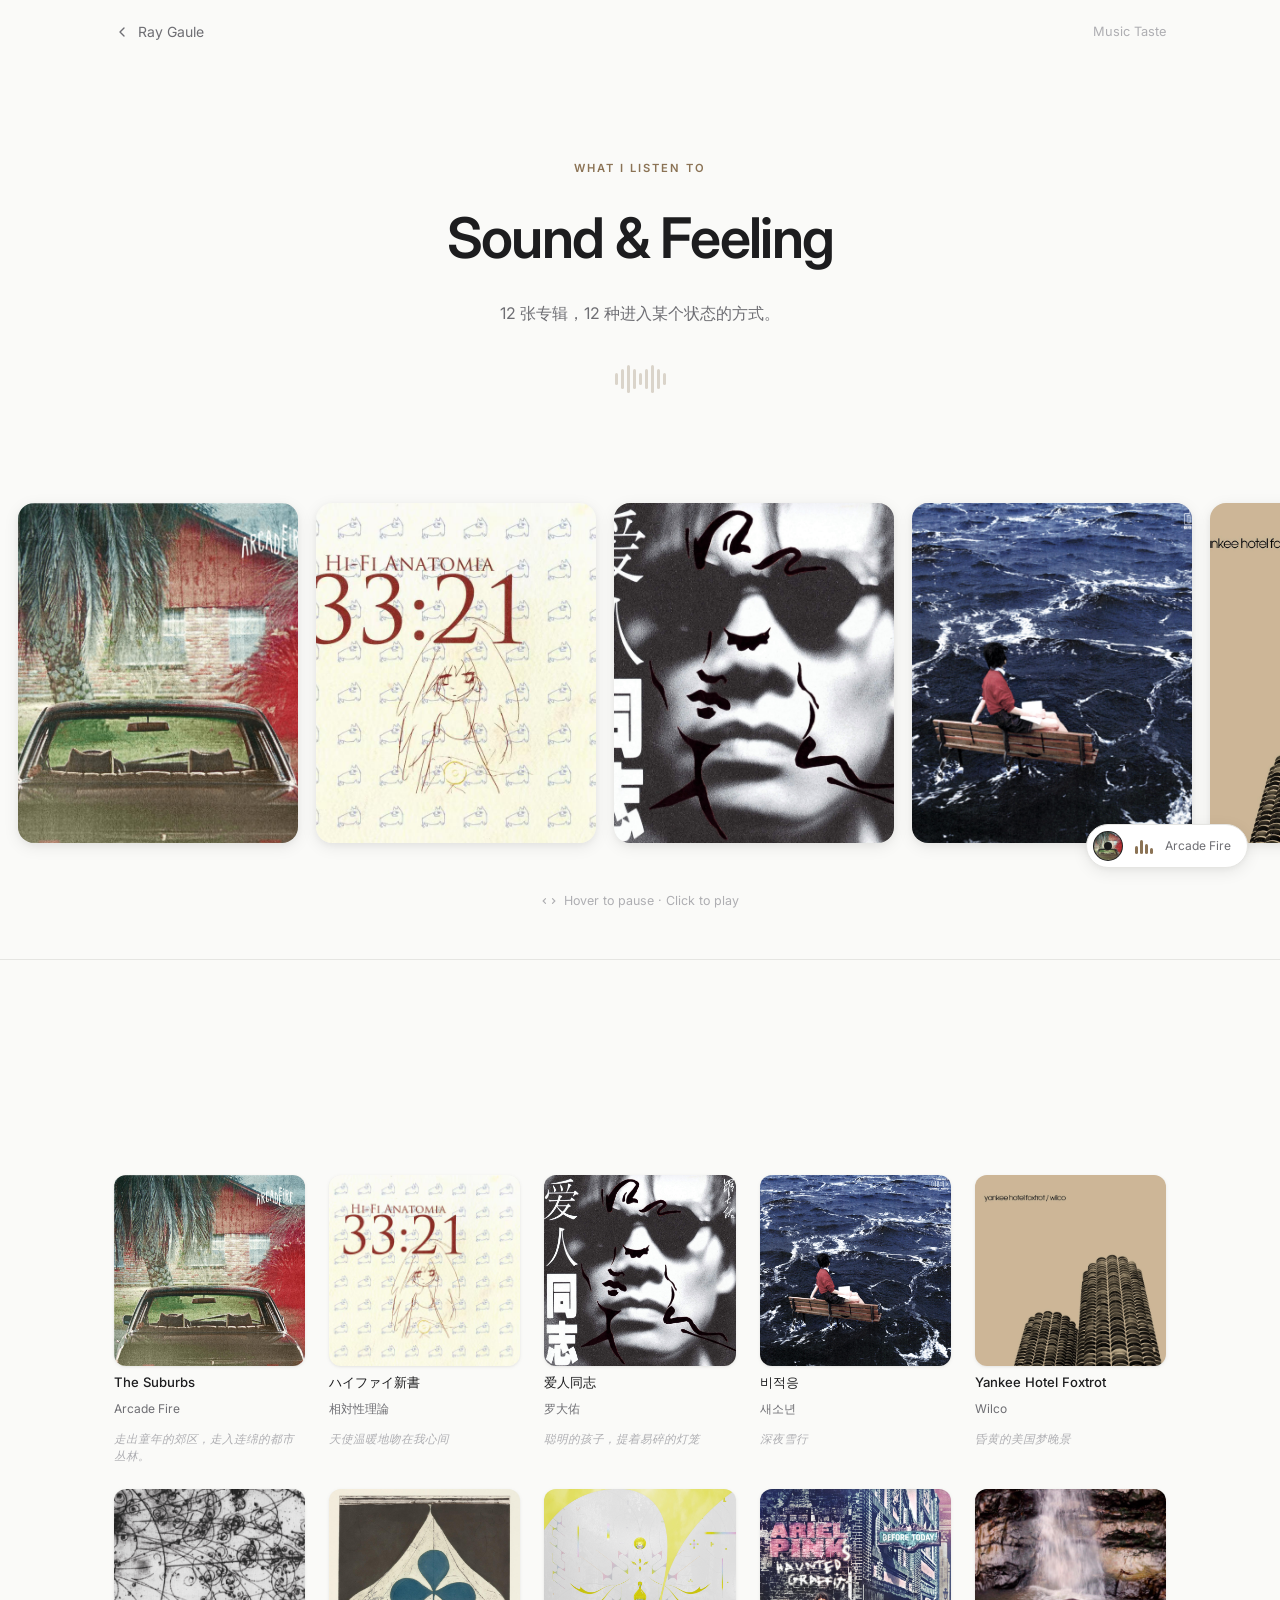
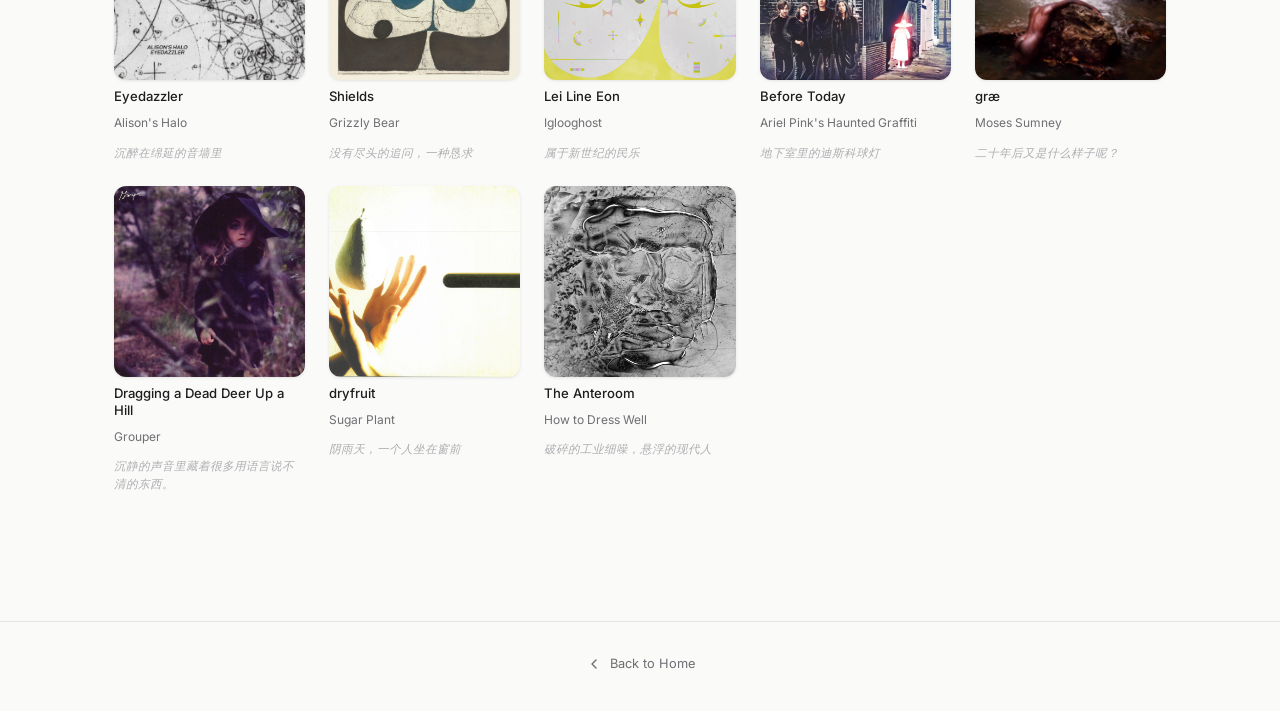
==== music.html @ f87926fa "搭建了基本的网站，包含基本程序员元素和music taste" ====
<!DOCTYPE html>
<html lang="zh-CN">
<head>
  <meta charset="UTF-8">
  <meta name="viewport" content="width=device-width, initial-scale=1.0">
  <title>Music — Ray Gaule</title>
  <link rel="preconnect" href="https://fonts.googleapis.com">
  <link rel="preconnect" href="https://fonts.gstatic.com" crossorigin>
  <link rel="stylesheet" href="css/main.css">
  <link rel="stylesheet" href="css/components.css">
  <link rel="stylesheet" href="css/player.css">
  <link rel="stylesheet" href="css/music.css">
</head>
<body class="music-page">

<!-- ══════════════════════════════════════
     NAV
══════════════════════════════════════ -->
<nav class="nav" role="navigation">
  <div class="container nav__inner">
    <a class="back-link" href="index.html">
      <svg viewBox="0 0 24 24"><polyline points="15,18 9,12 15,6"/></svg>
      Ray Gaule
    </a>
    <span style="font-size:.8rem; color:var(--text-tertiary); pointer-events:none;">
      Music Taste
    </span>
  </div>
</nav>

<!-- ══════════════════════════════════════
     HERO
══════════════════════════════════════ -->
<header class="music-hero">
  <div class="container">
    <div class="music-hero__eyebrow">What I Listen To</div>
    <h1 class="music-hero__title">Sound &amp; Feeling</h1>
    <p class="music-hero__sub">
      12 张专辑，12 种进入某个状态的方式。
    </p>

    <div class="wave-divider" aria-hidden="true"
         style="opacity:.28; margin-top:2rem; justify-content:center;">
      <div class="wave-divider__bar"></div>
      <div class="wave-divider__bar"></div>
      <div class="wave-divider__bar"></div>
      <div class="wave-divider__bar"></div>
      <div class="wave-divider__bar"></div>
      <div class="wave-divider__bar"></div>
      <div class="wave-divider__bar"></div>
      <div class="wave-divider__bar"></div>
      <div class="wave-divider__bar"></div>
    </div>
  </div>
</header>

<!-- ══════════════════════════════════════
     INFINITE CAROUSEL
══════════════════════════════════════ -->
<section class="carousel-section">
  <!-- Full-bleed viewport -->
  <div class="carousel-viewport">
    <div class="carousel-track" id="carouselTrack">
      <!-- 24 cards (12×2) injected by music.js -->
    </div>
  </div>

  <div class="carousel-hint" aria-hidden="true">
    <svg width="14" height="14" viewBox="0 0 24 24" fill="none"
         stroke="currentColor" stroke-width="2" stroke-linecap="round">
      <path d="M18 8L22 12L18 16M6 16L2 12L6 8"/>
    </svg>
    Hover to pause · Click to play
  </div>
</section>

<!-- ══════════════════════════════════════
     FULL ALBUM GRID
══════════════════════════════════════ -->
<section class="album-grid-section">
  <div class="container">
    <div class="section-header reveal">
      <div class="section-eyebrow">Full List</div>
      <h2 class="section-title">All 12 Albums</h2>
    </div>
    <div class="album-grid" id="albumGrid">
      <!-- Filled by music.js -->
    </div>
  </div>
</section>

<!-- ══════════════════════════════════════
     FOOTER
══════════════════════════════════════ -->
<footer class="footer">
  <div class="container">
    <a href="index.html" class="back-link" style="font-size:.8rem;">
      <svg viewBox="0 0 24 24"><polyline points="15,18 9,12 15,6"/></svg>
      Back to Home
    </a>
  </div>
</footer>

<!-- ══════════════════════════════════════
     MINI PLAYER
══════════════════════════════════════ -->
<div id="player" class="player" aria-label="音乐播放器"></div>

<script src="js/player.js"></script>
<script src="js/music.js"></script>
</body>
</html>
---- css/main.css ----
/* ============================================================
   main.css — Design System & Base Styles
   ============================================================ */

@import url('https://fonts.googleapis.com/css2?family=Inter:wght@300;400;500;600&display=swap');

/* ── Design Tokens ───────────────────────────────────────── */
:root {
  /* Colors */
  --bg:            #FAFAF8;
  --bg-elevated:   #FFFFFF;
  --bg-secondary:  #F2F2EF;
  --border:        #E5E5E2;
  --border-light:  #EFEFEC;

  --text-primary:   #1D1D1F;
  --text-secondary: #6E6E73;
  --text-tertiary:  #AEAEB2;

  /* Accent — warm vinyl brown */
  --accent:       #8B7355;
  --accent-light: #F5EFE7;

  /* Typography */
  --font: 'Inter', -apple-system, BlinkMacSystemFont,
          'PingFang SC', 'Hiragino Sans GB', 'Microsoft YaHei', sans-serif;

  /* Spacing scale */
  --s1:  4px;
  --s2:  8px;
  --s3:  12px;
  --s4:  16px;
  --s5:  24px;
  --s6:  32px;
  --s7:  48px;
  --s8:  64px;
  --s9:  96px;
  --s10: 128px;

  /* Radii */
  --r-sm:  8px;
  --r-md:  12px;
  --r-lg:  16px;
  --r-xl:  24px;
  --r-full: 9999px;

  /* Shadows */
  --shadow-xs: 0 1px 2px rgba(0,0,0,.05);
  --shadow-sm: 0 1px 4px rgba(0,0,0,.06), 0 1px 2px rgba(0,0,0,.04);
  --shadow-md: 0 4px 16px rgba(0,0,0,.08), 0 2px 6px rgba(0,0,0,.04);
  --shadow-lg: 0 12px 40px rgba(0,0,0,.10), 0 4px 12px rgba(0,0,0,.05);
  --shadow-xl: 0 24px 64px rgba(0,0,0,.13), 0 8px 24px rgba(0,0,0,.06);

  /* Transitions */
  --t-fast:   150ms ease;
  --t-base:   240ms ease;
  --t-slow:   400ms ease;
  --t-spring: 600ms cubic-bezier(0.16, 1, 0.3, 1);

  /* Layout */
  --max-w:    1100px;
  --nav-h:    64px;
}

/* ── Reset ───────────────────────────────────────────────── */
*, *::before, *::after { box-sizing: border-box; margin: 0; padding: 0; }

html {
  font-size: 16px;
  scroll-behavior: smooth;
  -webkit-font-smoothing: antialiased;
  -moz-osx-font-smoothing: grayscale;
}

body {
  font-family: var(--font);
  background: var(--bg);
  color: var(--text-primary);
  line-height: 1.6;
  overflow-x: hidden;
}

img { display: block; max-width: 100%; }
a   { color: inherit; text-decoration: none; }
ul, ol { list-style: none; }
button { cursor: pointer; border: none; background: none; font: inherit; }

/* ── Typography Scale ────────────────────────────────────── */
.text-xs   { font-size: .75rem;  line-height: 1.4; }
.text-sm   { font-size: .875rem; line-height: 1.5; }
.text-base { font-size: 1rem;    line-height: 1.6; }
.text-lg   { font-size: 1.125rem;line-height: 1.5; }
.text-xl   { font-size: 1.25rem; line-height: 1.4; }
.text-2xl  { font-size: 1.5rem;  line-height: 1.3; }
.text-3xl  { font-size: 1.875rem;line-height: 1.25;}
.text-4xl  { font-size: 2.25rem; line-height: 1.2; }
.text-5xl  { font-size: 3rem;    line-height: 1.1; }
.text-6xl  { font-size: 3.75rem; line-height: 1.05;}

/* ── Layout Utilities ────────────────────────────────────── */
.container {
  width: 100%;
  max-width: var(--max-w);
  margin: 0 auto;
  padding: 0 var(--s5);
}

.section {
  padding: var(--s10) 0;
}

/* ── Navigation ──────────────────────────────────────────── */
.nav {
  position: fixed;
  top: 0; left: 0; right: 0;
  height: var(--nav-h);
  z-index: 100;
  transition: background var(--t-base), border-color var(--t-base), box-shadow var(--t-base);
  background: transparent;
  border-bottom: 1px solid transparent;
}

.nav.scrolled {
  background: rgba(250, 250, 248, 0.85);
  backdrop-filter: blur(20px);
  -webkit-backdrop-filter: blur(20px);
  border-bottom-color: var(--border-light);
  box-shadow: var(--shadow-xs);
}

.nav__inner {
  height: var(--nav-h);
  display: flex;
  align-items: center;
  justify-content: space-between;
}

.nav__logo {
  font-size: .9rem;
  font-weight: 600;
  letter-spacing: -.01em;
  color: var(--text-primary);
  transition: opacity var(--t-fast);
}
.nav__logo:hover { opacity: .65; }

.nav__links {
  display: flex;
  align-items: center;
  gap: var(--s6);
}

.nav__link {
  font-size: .875rem;
  font-weight: 400;
  color: var(--text-secondary);
  transition: color var(--t-fast);
}
.nav__link:hover,
.nav__link.active { color: var(--text-primary); }

/* ── Hero ────────────────────────────────────────────────── */
.hero {
  min-height: 100vh;
  display: flex;
  align-items: center;
  padding-top: var(--nav-h);
}

.hero__inner {
  display: grid;
  grid-template-columns: 1fr 1fr;
  gap: var(--s8);
  align-items: center;
  width: 100%;
}

.hero__label {
  font-size: .75rem;
  font-weight: 500;
  letter-spacing: .12em;
  text-transform: uppercase;
  color: var(--text-tertiary);
  margin-bottom: var(--s4);
}

.hero__greeting {
  font-size: clamp(2.5rem, 5vw, 4rem);
  font-weight: 600;
  letter-spacing: -.03em;
  line-height: 1.1;
  margin-bottom: var(--s3);
}

.hero__name-en  { display: block; color: var(--text-primary); }
.hero__name-zh  {
  display: block;
  font-size: clamp(1.2rem, 2.5vw, 1.8rem);
  font-weight: 300;
  color: var(--text-secondary);
  letter-spacing: .02em;
  margin-top: var(--s2);
}

.hero__tagline {
  font-size: clamp(1rem, 1.8vw, 1.2rem);
  font-weight: 400;
  color: var(--text-secondary);
  margin-top: var(--s5);
  margin-bottom: var(--s7);
  max-width: 400px;
}

.hero__cta {
  display: flex;
  gap: var(--s3);
  flex-wrap: wrap;
}

/* Hero Visual */
.hero__visual {
  display: flex;
  justify-content: center;
  align-items: center;
  position: relative;
}

.hero__avatar-wrap {
  position: relative;
  display: inline-block;
}

.hero__avatar {
  width: 280px;
  height: 280px;
  border-radius: 50%;
  object-fit: cover;
  box-shadow: var(--shadow-lg);
  display: block;
  background: var(--bg-secondary);
}

/* Avatar placeholder (shown when no image) */
.hero__avatar-placeholder {
  width: 280px;
  height: 280px;
  border-radius: 50%;
  background: linear-gradient(135deg, var(--bg-secondary) 0%, var(--border) 100%);
  display: flex;
  align-items: center;
  justify-content: center;
  box-shadow: var(--shadow-lg);
  font-size: 4rem;
  font-weight: 300;
  color: var(--text-tertiary);
  letter-spacing: -.02em;
}

/* Vinyl decoration */
.hero__vinyl {
  position: absolute;
  bottom: -20px;
  right: -30px;
  width: 90px;
  height: 90px;
}

/* ── Section Headers ─────────────────────────────────────── */
.section-header {
  margin-bottom: var(--s8);
}

.section-eyebrow {
  font-size: .7rem;
  font-weight: 600;
  letter-spacing: .15em;
  text-transform: uppercase;
  color: var(--accent);
  margin-bottom: var(--s3);
}

.section-title {
  font-size: clamp(1.5rem, 3vw, 2.25rem);
  font-weight: 600;
  letter-spacing: -.025em;
  color: var(--text-primary);
}

.section-subtitle {
  font-size: 1rem;
  color: var(--text-secondary);
  margin-top: var(--s3);
  max-width: 560px;
}

/* ── About (includes Skills) ─────────────────────────────── */
.about__grid {
  display: grid;
  grid-template-columns: 1fr 2fr;
  gap: var(--s8);
  align-items: start;
}

.about__meta {
  position: sticky;
  top: calc(var(--nav-h) + var(--s6));
}

.about__edu {
  font-size: .8rem;
  color: var(--text-tertiary);
  margin-top: var(--s3);
  line-height: 1.8;
}

/* Right column wrapper */
.about__right {
  display: flex;
  flex-direction: column;
  gap: var(--s6);
}

.about__text p {
  font-size: 1.05rem;
  line-height: 1.8;
  color: var(--text-secondary);
  margin-bottom: var(--s5);
}

.about__text p:last-child { margin-bottom: 0; }

/* Skills integrated below about text */
.about__skills {
  padding-top: var(--s4);
  border-top: 1px solid var(--border-light);
}

.about__skills-label {
  font-size: .68rem;
  font-weight: 600;
  letter-spacing: .14em;
  text-transform: uppercase;
  color: var(--text-tertiary);
  margin-bottom: var(--s3);
}

.skills__list {
  display: flex;
  flex-wrap: wrap;
  gap: var(--s2);
}

/* ── Email copy tooltip ──────────────────────────────────── */
.email-copy-btn {
  position: relative;
}

/* Tooltip: shows email address on hover */
.email-copy-btn::before {
  content: attr(data-email);
  position: absolute;
  bottom: calc(100% + 10px);
  left: 50%;
  transform: translateX(-50%) translateY(4px);
  background: var(--text-primary);
  color: var(--bg-elevated);
  font-size: .72rem;
  font-weight: 400;
  padding: 5px 12px;
  border-radius: var(--r-full);
  white-space: nowrap;
  opacity: 0;
  pointer-events: none;
  transition: opacity var(--t-base), transform var(--t-base);
  z-index: 10;
}

/* Tooltip arrow */
.email-copy-btn::after {
  content: '';
  position: absolute;
  bottom: calc(100% + 4px);
  left: 50%;
  transform: translateX(-50%) translateY(4px);
  border: 5px solid transparent;
  border-top-color: var(--text-primary);
  opacity: 0;
  pointer-events: none;
  transition: opacity var(--t-base), transform var(--t-base);
  z-index: 10;
}

.email-copy-btn:hover::before,
.email-copy-btn:hover::after {
  opacity: 1;
  transform: translateX(-50%) translateY(0);
}

/* Copied state: tooltip shows confirmation */
.email-copy-btn.copied::before {
  content: '已复制 ✓';
  background: #22a861;
}

.email-copy-btn.copied::after {
  border-top-color: #22a861;
}

/* ── Projects ────────────────────────────────────────────── */
.projects__featured {
  display: grid;
  grid-template-columns: repeat(2, 1fr);
  gap: var(--s5);
  margin-bottom: var(--s7);
}

.projects__others {
  display: flex;
  flex-direction: column;
  gap: 0;
  border-top: 1px solid var(--border);
}

/* ── Music Section (entry) ───────────────────────────────── */
.music-entry {
  background: var(--bg-elevated);
  border: 1px solid var(--border);
  border-radius: var(--r-xl);
  overflow: hidden;
  display: grid;
  grid-template-columns: 1fr 1fr;
  min-height: 320px;
  transition: box-shadow var(--t-base), transform var(--t-base);
}

.music-entry:hover {
  box-shadow: var(--shadow-lg);
  transform: translateY(-2px);
}

.music-entry__content {
  padding: var(--s8);
  display: flex;
  flex-direction: column;
  justify-content: center;
}

.music-entry__label {
  font-size: .7rem;
  font-weight: 600;
  letter-spacing: .15em;
  text-transform: uppercase;
  color: var(--accent);
  margin-bottom: var(--s4);
}

.music-entry__title {
  font-size: clamp(1.5rem, 2.5vw, 2rem);
  font-weight: 600;
  letter-spacing: -.02em;
  margin-bottom: var(--s4);
}

.music-entry__desc {
  font-size: .95rem;
  color: var(--text-secondary);
  line-height: 1.7;
  margin-bottom: var(--s6);
}

.music-entry__visual {
  position: relative;
  background: var(--bg-secondary);
  overflow: hidden;
  display: flex;
  align-items: center;
  justify-content: center;
}

/* ── Contact ─────────────────────────────────────────────── */
.contact__links {
  display: flex;
  gap: var(--s4);
  flex-wrap: wrap;
  margin-top: var(--s6);
}

/* ── Modal (WeChat QR) ───────────────────────────────────── */
.modal-overlay {
  position: fixed;
  inset: 0;
  background: rgba(0,0,0,.4);
  backdrop-filter: blur(4px);
  z-index: 200;
  display: flex;
  align-items: center;
  justify-content: center;
  opacity: 0;
  pointer-events: none;
  transition: opacity var(--t-base);
}

.modal-overlay.open {
  opacity: 1;
  pointer-events: all;
}

.modal {
  background: var(--bg-elevated);
  border-radius: var(--r-xl);
  padding: var(--s7);
  text-align: center;
  box-shadow: var(--shadow-xl);
  transform: scale(.95) translateY(8px);
  transition: transform var(--t-spring);
  max-width: 320px;
  width: 90%;
}

.modal-overlay.open .modal {
  transform: scale(1) translateY(0);
}

.modal__title {
  font-size: 1.1rem;
  font-weight: 600;
  margin-bottom: var(--s2);
}

.modal__sub {
  font-size: .85rem;
  color: var(--text-secondary);
  margin-bottom: var(--s5);
}

.modal__qr {
  width: 180px;
  height: 180px;
  margin: 0 auto var(--s5);
  border-radius: var(--r-md);
  background: var(--bg-secondary);
  display: flex;
  align-items: center;
  justify-content: center;
  overflow: hidden;
}

.modal__qr img { width: 100%; height: 100%; object-fit: cover; }

.modal__close {
  font-size: .85rem;
  color: var(--text-secondary);
  padding: var(--s2) var(--s4);
  border-radius: var(--r-full);
  border: 1px solid var(--border);
  transition: background var(--t-fast), color var(--t-fast);
}
.modal__close:hover {
  background: var(--bg-secondary);
  color: var(--text-primary);
}

/* ── Footer ──────────────────────────────────────────────── */
.footer {
  border-top: 1px solid var(--border);
  padding: var(--s6) 0;
  text-align: center;
  color: var(--text-tertiary);
  font-size: .8rem;
}

/* ── Wave / Music Divider ────────────────────────────────── */
.wave-divider {
  width: 100%;
  height: 40px;
  display: flex;
  align-items: center;
  gap: 3px;
  justify-content: center;
  margin: var(--s3) 0;
  opacity: .25;
}

.wave-divider__bar {
  width: 3px;
  border-radius: 2px;
  background: var(--accent);
  animation: wave-idle 1.4s ease-in-out infinite;
}

.wave-divider__bar:nth-child(1)  { height: 12px; animation-delay: 0s; }
.wave-divider__bar:nth-child(2)  { height: 20px; animation-delay: .1s; }
.wave-divider__bar:nth-child(3)  { height: 28px; animation-delay: .2s; }
.wave-divider__bar:nth-child(4)  { height: 20px; animation-delay: .3s; }
.wave-divider__bar:nth-child(5)  { height: 12px; animation-delay: .4s; }
.wave-divider__bar:nth-child(6)  { height: 20px; animation-delay: .3s; }
.wave-divider__bar:nth-child(7)  { height: 28px; animation-delay: .2s; }
.wave-divider__bar:nth-child(8)  { height: 20px; animation-delay: .1s; }
.wave-divider__bar:nth-child(9)  { height: 12px; animation-delay: 0s; }

@keyframes wave-idle {
  0%, 100% { transform: scaleY(1); }
  50%       { transform: scaleY(.4); }
}

/* ── Scroll-reveal ───────────────────────────────────────── */
.reveal {
  opacity: 0;
  transform: translateY(24px);
  transition: opacity var(--t-slow), transform var(--t-slow);
}

.reveal.visible {
  opacity: 1;
  transform: translateY(0);
}

/* ── Responsive ──────────────────────────────────────────── */
@media (max-width: 900px) {
  .hero__inner         { grid-template-columns: 1fr; text-align: center; }
  .hero__visual        { justify-content: center; margin-top: var(--s6); }
  .hero__tagline       { margin-left: auto; margin-right: auto; }
  .hero__cta           { justify-content: center; }
  .about__grid         { grid-template-columns: 1fr; }
  .about__meta         { position: static; }
  .projects__featured  { grid-template-columns: 1fr; }
  .music-entry         { grid-template-columns: 1fr; }
  .music-entry__visual { min-height: 200px; order: -1; }
}

@media (max-width: 600px) {
  .nav__links { display: none; }
  .section    { padding: var(--s8) 0; }
  .hero__avatar, .hero__avatar-placeholder { width: 200px; height: 200px; }
}
---- css/components.css ----
/* ============================================================
   components.css — Reusable UI Components
   ============================================================ */

/* ── Buttons ─────────────────────────────────────────────── */
.btn {
  display: inline-flex;
  align-items: center;
  gap: var(--s2);
  padding: 10px var(--s5);
  border-radius: var(--r-full);
  font-size: .875rem;
  font-weight: 500;
  transition: background var(--t-fast), color var(--t-fast),
              box-shadow var(--t-fast), transform var(--t-fast);
  white-space: nowrap;
  cursor: pointer;
}

.btn:active { transform: scale(.97); }

.btn--primary {
  background: var(--text-primary);
  color: var(--bg);
}
.btn--primary:hover {
  background: #3D3D3F;
  box-shadow: var(--shadow-sm);
}

.btn--ghost {
  background: transparent;
  color: var(--text-secondary);
  border: 1px solid var(--border);
}
.btn--ghost:hover {
  background: var(--bg-secondary);
  color: var(--text-primary);
}

.btn--icon {
  width: 40px;
  height: 40px;
  padding: 0;
  justify-content: center;
  border-radius: 50%;
}

/* ── Tags / Skill Pills ──────────────────────────────────── */
.tag {
  display: inline-block;
  padding: var(--s1) var(--s3);
  border-radius: var(--r-full);
  font-size: .78rem;
  font-weight: 500;
  background: var(--bg-secondary);
  color: var(--text-secondary);
  border: 1px solid var(--border-light);
  letter-spacing: .01em;
  transition: background var(--t-fast), color var(--t-fast);
}

.tag:hover {
  background: var(--accent-light);
  color: var(--accent);
  border-color: transparent;
}

/* ── Project Cards ───────────────────────────────────────── */
.project-card {
  background: var(--bg-elevated);
  border: 1px solid var(--border);
  border-radius: var(--r-lg);
  overflow: hidden;
  transition: box-shadow var(--t-base), transform var(--t-base);
  display: flex;
  flex-direction: column;
}

.project-card:hover {
  box-shadow: var(--shadow-lg);
  transform: translateY(-3px);
}

.project-card__image {
  aspect-ratio: 16/9;
  background: var(--bg-secondary);
  overflow: hidden;
  position: relative;
}

.project-card__image img {
  width: 100%;
  height: 100%;
  object-fit: cover;
  transition: transform var(--t-slow);
}

.project-card:hover .project-card__image img {
  transform: scale(1.04);
}

/* Placeholder when no image */
.project-card__image-placeholder {
  width: 100%;
  height: 100%;
  display: flex;
  align-items: center;
  justify-content: center;
  background: linear-gradient(135deg, var(--bg-secondary) 0%, var(--border) 100%);
  font-size: 2rem;
  color: var(--text-tertiary);
}

.project-card__body {
  padding: var(--s5);
  flex: 1;
  display: flex;
  flex-direction: column;
}

.project-card__year {
  font-size: .72rem;
  color: var(--text-tertiary);
  margin-bottom: var(--s2);
  font-weight: 500;
  letter-spacing: .05em;
}

.project-card__title {
  font-size: 1.05rem;
  font-weight: 600;
  letter-spacing: -.015em;
  margin-bottom: var(--s2);
  color: var(--text-primary);
}

.project-card__desc {
  font-size: .875rem;
  color: var(--text-secondary);
  line-height: 1.6;
  flex: 1;
  margin-bottom: var(--s4);
}

.project-card__tags {
  display: flex;
  flex-wrap: wrap;
  gap: var(--s1);
  margin-bottom: var(--s4);
}

.project-card__links {
  display: flex;
  gap: var(--s3);
  margin-top: auto;
}

/* ── Project List Item (others) ──────────────────────────── */
.project-item {
  display: flex;
  align-items: center;
  padding: var(--s4) 0;
  border-bottom: 1px solid var(--border-light);
  gap: var(--s4);
  transition: background var(--t-fast);
  cursor: pointer;
}

.project-item:last-child { border-bottom: none; }

.project-item__year {
  font-size: .72rem;
  color: var(--text-tertiary);
  font-weight: 500;
  letter-spacing: .05em;
  min-width: 40px;
  text-align: right;
}

.project-item__title {
  font-size: .95rem;
  font-weight: 500;
  color: var(--text-primary);
  min-width: 160px;
}

.project-item__desc {
  font-size: .85rem;
  color: var(--text-secondary);
  flex: 1;
}

.project-item__tags {
  display: flex;
  gap: var(--s1);
}

.project-item__arrow {
  color: var(--text-tertiary);
  transition: transform var(--t-fast), color var(--t-fast);
  font-size: 1rem;
}

.project-item:hover .project-item__arrow {
  transform: translateX(3px);
  color: var(--text-primary);
}

/* ── Contact Link ────────────────────────────────────────── */
.contact-link {
  display: inline-flex;
  align-items: center;
  gap: var(--s3);
  padding: var(--s3) var(--s5);
  border-radius: var(--r-full);
  font-size: .875rem;
  font-weight: 500;
  background: var(--bg-elevated);
  border: 1px solid var(--border);
  color: var(--text-secondary);
  transition: background var(--t-fast), color var(--t-fast),
              box-shadow var(--t-fast), transform var(--t-fast);
}

.contact-link:hover {
  background: var(--bg-secondary);
  color: var(--text-primary);
  box-shadow: var(--shadow-sm);
  transform: translateY(-1px);
}

.contact-link__icon {
  width: 18px;
  height: 18px;
  flex-shrink: 0;
}

/* ── Mini Album Previews (music entry section) ───────────── */
.album-previews {
  position: relative;
  width: 100%;
  height: 100%;
  min-height: 240px;
}

.album-preview-thumb {
  position: absolute;
  width: 110px;
  height: 110px;
  border-radius: var(--r-md);
  overflow: hidden;
  box-shadow: var(--shadow-md);
  background: var(--bg-secondary);
  transition: transform var(--t-slow), box-shadow var(--t-slow);
}

.album-preview-thumb img {
  width: 100%;
  height: 100%;
  object-fit: cover;
}

.album-preview-thumb:nth-child(1) {
  top: 20%;  left: 10%;
  transform: rotate(-8deg);
  z-index: 3;
}
.album-preview-thumb:nth-child(2) {
  top: 15%;  left: 30%;
  transform: rotate(2deg);
  z-index: 2;
}
.album-preview-thumb:nth-child(3) {
  top: 30%;  left: 50%;
  transform: rotate(-4deg);
  z-index: 1;
}

.music-entry:hover .album-preview-thumb:nth-child(1) {
  transform: rotate(-12deg) translateY(-6px);
  box-shadow: var(--shadow-lg);
}
.music-entry:hover .album-preview-thumb:nth-child(2) {
  transform: rotate(4deg) translateY(-10px);
  box-shadow: var(--shadow-lg);
}
.music-entry:hover .album-preview-thumb:nth-child(3) {
  transform: rotate(-6deg) translateY(-4px);
  box-shadow: var(--shadow-lg);
}

/* ── Vinyl SVG Animation ─────────────────────────────────── */
.vinyl {
  width: 100%;
  height: 100%;
}

.vinyl__disc {
  animation: spin-slow 8s linear infinite;
  transform-origin: 50% 50%;
}

.vinyl__disc.paused {
  animation-play-state: paused;
}

@keyframes spin-slow {
  from { transform: rotate(0deg); }
  to   { transform: rotate(360deg); }
}

/* ── Icon SVG helpers ────────────────────────────────────── */
.icon {
  display: inline-block;
  width: 1em;
  height: 1em;
  stroke-width: 1.75;
  stroke: currentColor;
  fill: none;
  stroke-linecap: round;
  stroke-linejoin: round;
  vertical-align: middle;
}
---- css/player.css ----
/* ============================================================
   player.css — Mini Music Player v2 (Disc + Visualizer)
   ============================================================ */

/* ── Container ───────────────────────────────────────────── */
.player {
  position: fixed;
  bottom: var(--s6);
  right:  var(--s6);
  z-index: 150;
  display: flex;
  flex-direction: column;
  align-items: flex-end;
}

/* ── Collapsed pill ──────────────────────────────────────── */
.player__pill {
  display: flex;
  align-items: center;
  gap: var(--s3);
  padding: 6px var(--s4) 6px 6px;
  background: var(--bg-elevated);
  border: 1px solid var(--border);
  border-radius: var(--r-full);
  box-shadow: var(--shadow-md);
  cursor: pointer;
  user-select: none;
  transition: box-shadow var(--t-fast), transform var(--t-fast);
}

.player__pill:hover {
  box-shadow: var(--shadow-lg);
  transform: translateY(-1px);
}

/* Mini circular album art in pill */
.player__pill-disc {
  width: 30px;
  height: 30px;
  border-radius: 50%;
  overflow: hidden;
  flex-shrink: 0;
  border: 1px solid rgba(0,0,0,.08);
  background: #222;
  animation: disc-spin 10s linear infinite;
  animation-play-state: paused;
  position: relative;
}

.player--playing .player__pill-disc { animation-play-state: running; }

.player__pill-disc img {
  width: 100%; height: 100%;
  object-fit: cover; display: block;
}

/* Tiny center hole overlay on pill disc */
.player__pill-disc::after {
  content: '';
  position: absolute;
  top: 50%; left: 50%;
  transform: translate(-50%,-50%);
  width: 8px; height: 8px;
  border-radius: 50%;
  background: #1a1a1a;
  box-shadow: 0 0 0 1px rgba(255,255,255,.05);
  pointer-events: none;
}

/* EQ bars */
.player__pill-eq {
  display: flex;
  align-items: flex-end;
  gap: 2px;
  height: 16px;
}

.player__pill-eq-bar {
  width: 3px;
  border-radius: 2px;
  background: var(--accent);
}

.player__pill-eq-bar:nth-child(1) { height: 8px;  animation: eq1 .80s ease-in-out infinite; }
.player__pill-eq-bar:nth-child(2) { height: 14px; animation: eq2 .90s ease-in-out infinite; }
.player__pill-eq-bar:nth-child(3) { height: 10px; animation: eq3 .70s ease-in-out infinite; }
.player__pill-eq-bar:nth-child(4) { height: 6px;  animation: eq4 1.1s ease-in-out infinite; }

.player:not(.player--playing) .player__pill-eq-bar { animation-play-state: paused; }

@keyframes eq1 { 0%,100%{height:8px}  50%{height:14px} }
@keyframes eq2 { 0%,100%{height:14px} 50%{height:6px}  }
@keyframes eq3 { 0%,100%{height:10px} 50%{height:16px} }
@keyframes eq4 { 0%,100%{height:6px}  50%{height:12px} }

.player__pill-track {
  font-size: .75rem;
  color: var(--text-secondary);
  max-width: 120px;
  white-space: nowrap;
  overflow: hidden;
  text-overflow: ellipsis;
}

/* ── Expanded panel ──────────────────────────────────────── */
.player__panel {
  background: var(--bg-elevated);
  border: 1px solid var(--border);
  border-radius: var(--r-xl);
  box-shadow: var(--shadow-xl);
  width: 300px;
  overflow: hidden;
  margin-bottom: var(--s2);
  transform-origin: bottom right;
  animation: panel-open var(--t-spring) forwards;
}

@keyframes panel-open {
  from { opacity: 0; transform: scale(.92) translateY(10px); }
  to   { opacity: 1; transform: scale(1)   translateY(0);    }
}

.player__panel.closing {
  animation: panel-close var(--t-base) forwards;
}

@keyframes panel-close {
  from { opacity: 1; transform: scale(1)   translateY(0);    }
  to   { opacity: 0; transform: scale(.92) translateY(10px); }
}

/* ── Disc section (dark backdrop) ───────────────────────── */
.player__disc-section {
  position: relative;
  background: #161412;
  padding: var(--s5) 0 0;
  display: flex;
  flex-direction: column;
  align-items: center;
  gap: var(--s4);
}

/* Close button */
.player__close {
  position: absolute;
  top: var(--s3); right: var(--s3);
  width: 26px; height: 26px;
  border-radius: 50%;
  background: rgba(255,255,255,.10);
  border: none;
  color: rgba(255,255,255,.60);
  display: flex;
  align-items: center; justify-content: center;
  opacity: 0;
  transition: opacity var(--t-fast), background var(--t-fast), color var(--t-fast);
  z-index: 5;
  cursor: pointer;
}

.player__disc-section:hover .player__close { opacity: 1; }
.player__close:hover { background: rgba(255,255,255,.22); color: white; }

/* ── Spinning disc ───────────────────────────────────────── */
.player__disc {
  width: 156px; height: 156px;
  border-radius: 50%;
  position: relative;
  cursor: pointer;
  flex-shrink: 0;
  box-shadow:
    0 0 0 1px rgba(255,255,255,.04),
    0 8px 40px rgba(0,0,0,.65),
    0 2px 8px  rgba(0,0,0,.40);
}

/* Burst animation on track change */
@keyframes disc-burst {
  0%   { transform: scale(1); }
  28%  { transform: scale(1.07); }
  100% { transform: scale(1); }
}

.player__disc.burst { animation: disc-burst 360ms cubic-bezier(0.16,1,0.3,1); }

/* Rotating wrapper — only this part spins */
.player__disc-inner {
  width: 100%; height: 100%;
  border-radius: 50%;
  animation: disc-spin 10s linear infinite;
  animation-play-state: paused;
}

.player--playing .player__disc-inner { animation-play-state: running; }

@keyframes disc-spin {
  from { transform: rotate(0deg); }
  to   { transform: rotate(360deg); }
}

/* Album art fills disc */
.player__disc-cover {
  position: absolute;
  inset: 0;
  border-radius: 50%;
  overflow: hidden;
  background: #222;
}

.player__disc-cover img {
  width: 100%; height: 100%;
  object-fit: cover; display: block;
  transition: opacity 280ms ease;
}

/* Subtle vinyl groove rings */
.player__disc-grooves {
  position: absolute;
  inset: 0;
  border-radius: 50%;
  background: radial-gradient(circle at center,
    transparent 25%,
    rgba(0,0,0,.12) 27%, transparent 28%,
    rgba(0,0,0,.08) 35%, transparent 36%,
    rgba(0,0,0,.07) 43%, transparent 44%,
    rgba(0,0,0,.05) 51%, transparent 52%,
    rgba(0,0,0,.04) 59%, transparent 60%,
    rgba(0,0,0,.03) 67%, transparent 68%
  );
  pointer-events: none;
}

/* Center spindle hole */
.player__disc-hole {
  position: absolute;
  top: 50%; left: 50%;
  transform: translate(-50%,-50%);
  width: 20px; height: 20px;
  border-radius: 50%;
  background: #161412;
  box-shadow: 0 0 0 1.5px rgba(255,255,255,.06) inset,
              0 0 8px rgba(0,0,0,.5);
  z-index: 2;
  pointer-events: none;
}

/* ── ScalesMixer canvas ───────────────────────────────────── */
.player__viz-canvas {
  display: block;
  width: 100%;
  height: 64px;
  background: #161412;   /* matches disc section */
}

/* ── Track info (light section) ──────────────────────────── */
.player__info {
  padding: var(--s4) var(--s5) 0;
  overflow: hidden;
}

/* Track change slide animations */
@keyframes ti-in-next {
  from { opacity: 0; transform: translateX(22px); }
  to   { opacity: 1; transform: translateX(0);     }
}
@keyframes ti-out-next {
  from { opacity: 1; transform: translateX(0);      }
  to   { opacity: 0; transform: translateX(-22px);  }
}
@keyframes ti-in-prev {
  from { opacity: 0; transform: translateX(-22px); }
  to   { opacity: 1; transform: translateX(0);      }
}
@keyframes ti-out-prev {
  from { opacity: 1; transform: translateX(0);      }
  to   { opacity: 0; transform: translateX(22px);   }
}

.player__info.ti-out-next { animation: ti-out-next 180ms ease         forwards; }
.player__info.ti-in-next  { animation: ti-in-next  270ms cubic-bezier(0.16,1,0.3,1) forwards; }
.player__info.ti-out-prev { animation: ti-out-prev 180ms ease         forwards; }
.player__info.ti-in-prev  { animation: ti-in-prev  270ms cubic-bezier(0.16,1,0.3,1) forwards; }

.player__song {
  font-size: .9rem;
  font-weight: 600;
  color: var(--text-primary);
  white-space: nowrap;
  overflow: hidden;
  text-overflow: ellipsis;
}

.player__artist {
  font-size: .78rem;
  color: var(--text-secondary);
  margin-top: 2px;
  white-space: nowrap;
  overflow: hidden;
  text-overflow: ellipsis;
}

/* ── Progress bar ────────────────────────────────────────── */
.player__progress-wrap {
  padding: var(--s3) var(--s5) 0;
}

.player__progress {
  width: 100%; height: 20px;
  cursor: pointer;
  appearance: none; -webkit-appearance: none;
  background: transparent;
  display: block;
}

.player__progress::-webkit-slider-runnable-track {
  height: 3px; border-radius: 2px;
  background: linear-gradient(
    to right,
    var(--text-primary) var(--progress, 0%),
    var(--bg-secondary) var(--progress, 0%)
  );
}

.player__progress::-webkit-slider-thumb {
  appearance: none; -webkit-appearance: none;
  width: 14px; height: 14px;
  border-radius: 50%;
  background: var(--text-primary);
  cursor: pointer; margin-top: -5.5px;
  box-shadow: 0 1px 4px rgba(0,0,0,.2);
  transition: transform var(--t-fast);
}

.player__progress:hover::-webkit-slider-thumb { transform: scale(1.2); }

.player__progress::-moz-range-track {
  height: 3px; border-radius: 2px;
  background: linear-gradient(
    to right,
    var(--text-primary) var(--progress, 0%),
    var(--bg-secondary) var(--progress, 0%)
  );
}

.player__progress::-moz-range-thumb {
  width: 14px; height: 14px;
  border: none; border-radius: 50%;
  background: var(--text-primary); cursor: pointer;
}

.player__time {
  display: flex;
  justify-content: space-between;
  padding: 0 var(--s5) var(--s1);
  font-size: .66rem;
  color: var(--text-tertiary);
}

/* ── Controls row ────────────────────────────────────────── */
.player__controls {
  display: flex;
  align-items: center;
  justify-content: center;
  gap: var(--s3);
  padding: var(--s2) var(--s5) var(--s3);
}

.player__btn {
  width: 32px; height: 32px;
  border-radius: 50%;
  display: flex;
  align-items: center; justify-content: center;
  color: var(--text-secondary);
  flex-shrink: 0;
  transition: color var(--t-fast), background var(--t-fast), transform var(--t-fast);
  border: none; cursor: pointer; background: transparent;
  position: relative;
}

.player__btn:hover  { color: var(--text-primary); background: var(--bg-secondary); }
.player__btn:active { transform: scale(.88); }
.player__btn svg    { width: 14px; height: 14px; }

.player__btn--play {
  width: 44px; height: 44px;
  background: var(--text-primary);
  color: var(--bg-elevated);
}

.player__btn--play:hover { background: #3D3D3F; color: var(--bg-elevated); }
.player__btn--play svg   { width: 17px; height: 17px; }

/* Active indicator for shuffle / loop */
.player__btn--active             { color: var(--accent) !important; }
.player__btn--active:hover       { background: rgba(139,115,85,.12) !important; }

/* Loop-one indicator dot */
.player__loop-badge {
  position: absolute;
  bottom: 2px; right: 2px;
  width: 7px; height: 7px;
  border-radius: 50%;
  background: var(--accent);
  pointer-events: none;
}

/* ── Volume ──────────────────────────────────────────────── */
.player__volume-wrap {
  display: flex;
  align-items: center;
  gap: var(--s2);
  padding: 0 var(--s5) var(--s5);
}

.player__vol-btn {
  flex-shrink: 0;
  width: 24px; height: 24px;
  display: flex;
  align-items: center; justify-content: center;
  color: var(--text-tertiary);
  cursor: pointer; border: none; background: transparent;
  transition: color var(--t-fast); padding: 0;
}

.player__vol-btn:hover { color: var(--text-secondary); }
.player__vol-btn svg   { width: 16px; height: 16px; }

.player__volume {
  flex: 1; height: 16px;
  cursor: pointer;
  appearance: none; -webkit-appearance: none;
  background: transparent;
}

.player__volume::-webkit-slider-runnable-track {
  height: 3px; border-radius: 2px;
  background: linear-gradient(
    to right,
    var(--text-secondary) var(--vol, 100%),
    var(--bg-secondary)   var(--vol, 100%)
  );
}

.player__volume::-webkit-slider-thumb {
  appearance: none; -webkit-appearance: none;
  width: 12px; height: 12px; border-radius: 50%;
  background: var(--text-secondary);
  cursor: pointer; margin-top: -4.5px;
  transition: transform var(--t-fast);
}

.player__volume:hover::-webkit-slider-thumb { transform: scale(1.2); }

.player__volume::-moz-range-track {
  height: 3px; border-radius: 2px;
  background: linear-gradient(
    to right,
    var(--text-secondary) var(--vol, 100%),
    var(--bg-secondary)   var(--vol, 100%)
  );
}

.player__volume::-moz-range-thumb {
  width: 12px; height: 12px;
  border: none; border-radius: 50%;
  background: var(--text-secondary); cursor: pointer;
}

/* ── Hidden panel ─────────────────────────────────────────── */
.player__panel[hidden] { display: none; }

/* ── Homepage hero vinyl spin ────────────────────────────── */
.vinyl__disc {
  animation: spin-slow 8s linear infinite;
  animation-play-state: paused;
  transform-origin: 50% 50%;
}

@keyframes spin-slow {
  from { transform: rotate(0deg); }
  to   { transform: rotate(360deg); }
}
---- css/music.css ----
/* ============================================================
   music.css — Music Page (music.html)
   ============================================================ */

/* ── Page ────────────────────────────────────────────────── */
.music-page { min-height: 100vh; }

/* ── Hero ────────────────────────────────────────────────── */
.music-hero {
  padding-top: calc(var(--nav-h) + var(--s9));
  padding-bottom: var(--s7);
  text-align: center;
}

.music-hero__eyebrow {
  font-size: .7rem;
  font-weight: 600;
  letter-spacing: .18em;
  text-transform: uppercase;
  color: var(--accent);
  margin-bottom: var(--s4);
}

.music-hero__title {
  font-size: clamp(2rem, 5vw, 3.5rem);
  font-weight: 600;
  letter-spacing: -.03em;
  color: var(--text-primary);
  margin-bottom: var(--s4);
}

.music-hero__sub {
  font-size: 1rem;
  color: var(--text-secondary);
  max-width: 440px;
  margin: 0 auto;
  line-height: 1.7;
}

/* ── Infinite Carousel ───────────────────────────────────── */
.carousel-section {
  padding: var(--s5) 0 var(--s7);
  /* Overflow visible so we can bleed to viewport edges */
}

/* Full-bleed viewport: touch left and right edges */
.carousel-viewport {
  width: 100vw;
  margin-left: calc(-50vw + 50%);
  overflow: hidden;
  /* Shadow bleed space */
  padding: 20px 0 32px;
}

/* The scrolling track */
.carousel-track {
  display: flex;
  gap: 18px;
  width: max-content;
  /* Animation: scrolls one full set (50% = 12 original cards) */
  animation: carousel-scroll 50s linear infinite;
  /* Padding start so first card isn't clipped */
  padding-left: 18px;
}


@keyframes carousel-scroll {
  0%   { transform: translateX(0); }
  100% { transform: translateX(var(--scroll-dist, -50%)); }
}

/* ── Individual Cards ────────────────────────────────────── */
.carousel-card {
  flex: 0 0 280px;
  height: 340px;
  border-radius: var(--r-lg);
  overflow: hidden;
  position: relative;
  cursor: pointer;
  box-shadow: var(--shadow-md);
  background: var(--bg-secondary);
  /* Rise on hover */
  transition:
    transform  600ms cubic-bezier(0.16, 1, 0.3, 1),
    box-shadow var(--t-base);
}

.carousel-card:hover {
  transform: translateY(-14px);
  box-shadow: var(--shadow-xl);
}

/* Cover image */
.carousel-card__img {
  width: 100%;
  height: 100%;
  object-fit: cover;
  display: block;
  transition: transform var(--t-slow);
}

.carousel-card:hover .carousel-card__img { transform: scale(1.04); }

/* Info overlay — fades in on hover */
.carousel-card__overlay {
  position: absolute;
  inset: 0;
  background: linear-gradient(
    to top,
    rgba(10, 10, 10, .90) 0%,
    rgba(10, 10, 10, .40) 55%,
    rgba(10, 10, 10, .00) 100%
  );
  display: flex;
  flex-direction: column;
  justify-content: flex-end;
  padding: var(--s4);
  opacity: 0;
  transform: translateY(6px);
  transition:
    opacity   var(--t-base),
    transform var(--t-base);
  pointer-events: none;
}

.carousel-card:hover .carousel-card__overlay {
  opacity: 1;
  transform: translateY(0);
}

.carousel-card__album {
  font-size: .88rem;
  font-weight: 600;
  color: rgba(255,255,255,.95);
  line-height: 1.3;
  margin-bottom: 2px;
}

.carousel-card__artist {
  font-size: .75rem;
  color: rgba(255,255,255,.65);
  margin-bottom: var(--s2);
}

.carousel-card__comment {
  font-size: .73rem;
  color: rgba(255,255,255,.82);
  line-height: 1.5;
  font-style: italic;
}

/* Play button top-right */
.carousel-card__play {
  position: absolute;
  top: var(--s3);
  right: var(--s3);
  width: 34px;
  height: 34px;
  border-radius: 50%;
  background: rgba(255,255,255,.18);
  backdrop-filter: blur(6px);
  -webkit-backdrop-filter: blur(6px);
  border: none;
  cursor: pointer;
  display: flex;
  align-items: center;
  justify-content: center;
  opacity: 0;
  transform: scale(.8);
  transition:
    opacity   var(--t-base),
    transform var(--t-base);
  pointer-events: all;
}

.carousel-card:hover .carousel-card__play {
  opacity: 1;
  transform: scale(1);
}

.carousel-card__play svg {
  width: 11px;
  height: 11px;
  fill: white;
  margin-left: 2px;
}

/* Carousel hint */
.carousel-hint {
  text-align: center;
  margin-top: var(--s4);
  font-size: .78rem;
  color: var(--text-tertiary);
  display: flex;
  align-items: center;
  justify-content: center;
  gap: var(--s2);
}

/* ── Full Album Grid (below carousel) ────────────────────── */
.album-grid-section {
  padding: var(--s8) 0 var(--s10);
  border-top: 1px solid var(--border);
}

.album-grid {
  display: grid;
  grid-template-columns: repeat(auto-fill, minmax(180px, 1fr));
  gap: var(--s5);
}

.album-tile {
  display: flex;
  flex-direction: column;
  gap: var(--s2);
  cursor: pointer;
  transition: transform var(--t-base);
}

.album-tile:hover { transform: translateY(-3px); }

.album-tile__cover {
  aspect-ratio: 1;
  border-radius: var(--r-md);
  overflow: hidden;
  background: var(--bg-secondary);
  box-shadow: var(--shadow-sm);
  transition: box-shadow var(--t-base);
}

.album-tile:hover .album-tile__cover { box-shadow: var(--shadow-md); }

.album-tile__cover img {
  width: 100%; height: 100%;
  object-fit: cover;
  transition: transform var(--t-slow);
}

.album-tile:hover .album-tile__cover img { transform: scale(1.05); }

.album-tile__album  { font-size: .82rem; font-weight: 500; color: var(--text-primary); line-height: 1.3; }
.album-tile__artist { font-size: .75rem; color: var(--text-secondary); }
.album-tile__comment {
  font-size: .72rem;
  color: var(--text-tertiary);
  line-height: 1.5;
  font-style: italic;
  margin-top: var(--s1);
}

/* ── Back nav ─────────────────────────────────────────────── */
.back-link {
  display: inline-flex;
  align-items: center;
  gap: var(--s2);
  font-size: .875rem;
  color: var(--text-secondary);
  transition: color var(--t-fast), gap var(--t-fast);
}

.back-link:hover { color: var(--text-primary); gap: var(--s3); }

.back-link svg {
  width: 16px; height: 16px;
  stroke: currentColor; fill: none;
  stroke-width: 2; stroke-linecap: round; stroke-linejoin: round;
  transition: transform var(--t-fast);
}

.back-link:hover svg { transform: translateX(-3px); }

/* ── Responsive ──────────────────────────────────────────── */
@media (max-width: 768px) {
  .carousel-card { flex: 0 0 220px; height: 265px; }
  .album-grid { grid-template-columns: repeat(auto-fill, minmax(140px, 1fr)); }
}

@media (max-width: 480px) {
  .carousel-card { flex: 0 0 180px; height: 215px; }
}
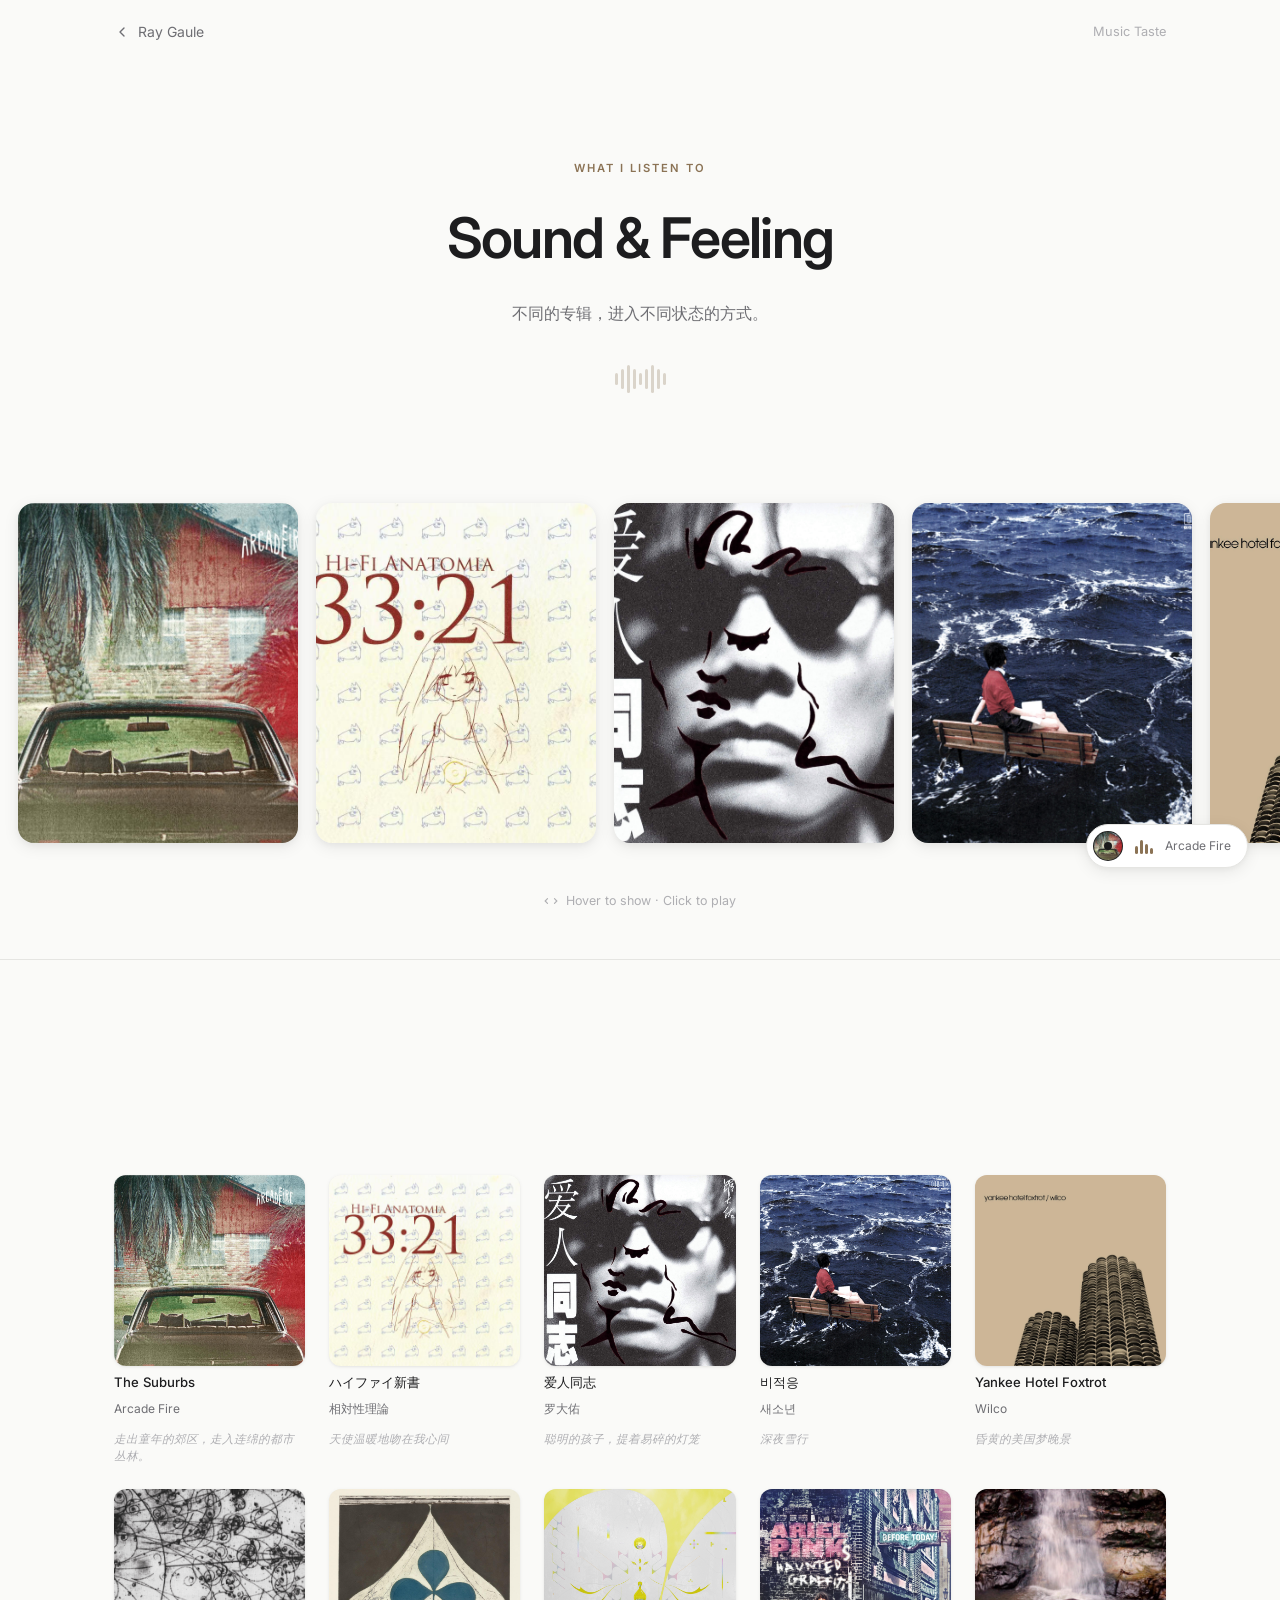
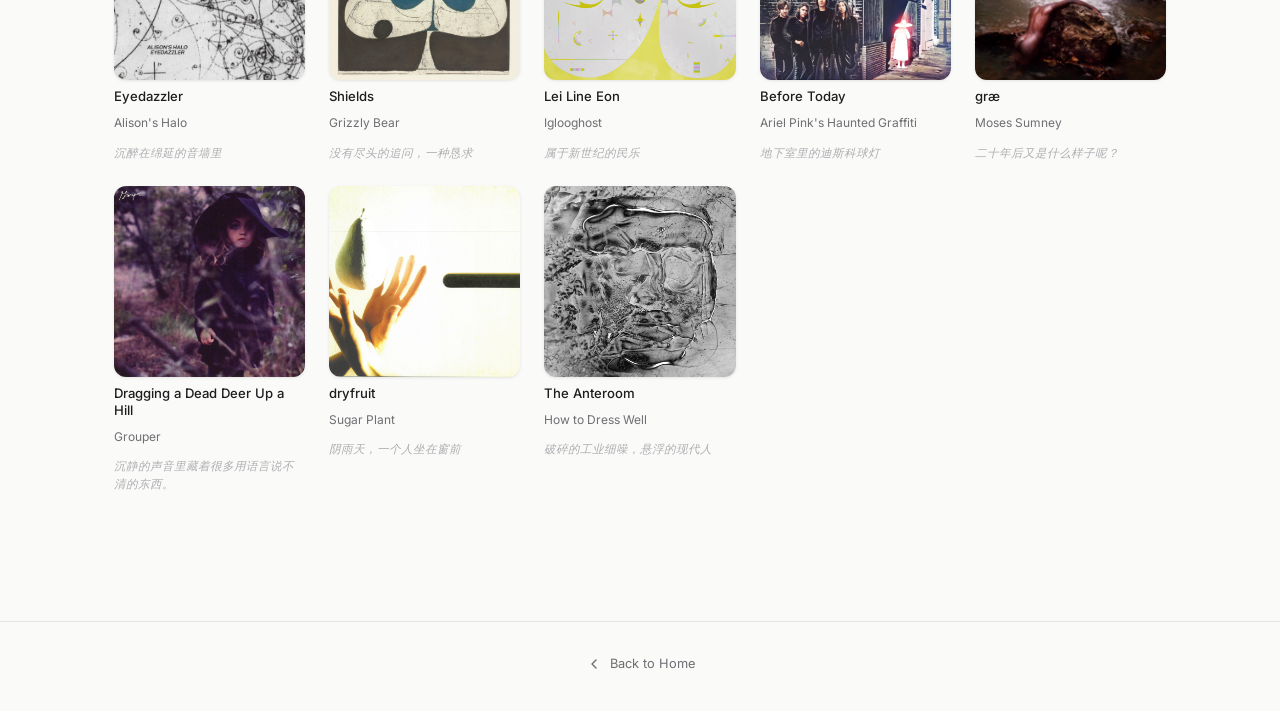
==== commit 2f139b8b: "修改语病" ====
--- a/music.html
+++ b/music.html
@@ -36,7 +36,7 @@
     <div class="music-hero__eyebrow">What I Listen To</div>
     <h1 class="music-hero__title">Sound &amp; Feeling</h1>
     <p class="music-hero__sub">
-      12 张专辑，12 种进入某个状态的方式。
+      不同的专辑，进入不同状态的方式。
     </p>
 
     <div class="wave-divider" aria-hidden="true"
@@ -70,7 +70,7 @@
          stroke="currentColor" stroke-width="2" stroke-linecap="round">
       <path d="M18 8L22 12L18 16M6 16L2 12L6 8"/>
     </svg>
-    Hover to pause · Click to play
+    Hover to show · Click to play
   </div>
 </section>
 
--- a/css/main.css
+++ b/css/main.css
@@ -165,7 +165,46 @@
   display: flex;
   align-items: center;
   padding-top: var(--nav-h);
-}
+  position: relative;
+  overflow: hidden;
+}
+
+/* Organic wave canvas — sits behind all content */
+.hero__bg-canvas {
+  position: absolute;
+  inset: 0;
+  width: 100%;
+  height: 100%;
+  pointer-events: none;
+  z-index: 0;
+}
+
+/* Grain texture overlay via SVG filter */
+.hero__bg-grain {
+  position: absolute;
+  inset: 0;
+  pointer-events: none;
+  z-index: 1;
+  opacity: 0.028;
+  background-image: url("data:image/svg+xml,%3Csvg xmlns='http://www.w3.org/2000/svg'%3E%3Cfilter id='noise'%3E%3CfeTurbulence type='fractalNoise' baseFrequency='0.72' numOctaves='4' stitchTiles='stitch'/%3E%3C/filter%3E%3Crect width='100%25' height='100%25' filter='url(%23noise)'/%3E%3C/svg%3E");
+  background-size: 180px 180px;
+}
+
+/* Bottom fade — blends hero into the next section */
+.hero::after {
+  content: '';
+  position: absolute;
+  bottom: 0;
+  left: 0;
+  right: 0;
+  height: 180px;
+  background: linear-gradient(to bottom, transparent, var(--bg));
+  pointer-events: none;
+  z-index: 1;
+}
+
+/* All hero content above canvas */
+.hero__inner { position: relative; z-index: 2; }
 
 .hero__inner {
   display: grid;
--- a/css/components.css
+++ b/css/components.css
@@ -246,8 +246,8 @@
 
 .album-preview-thumb {
   position: absolute;
-  width: 110px;
-  height: 110px;
+  width: 130px;
+  height: 130px;
   border-radius: var(--r-md);
   overflow: hidden;
   box-shadow: var(--shadow-md);
@@ -261,32 +261,39 @@
   object-fit: cover;
 }
 
+/* Fan arrangement centered in the visual area:
+   3 thumbs of 130px. Group center = container center.
+   Horizontal centers: 50%-90px, 50%, 50%+90px → avg = 50% ✓
+   Vertical marginTops: -60, -70, -65 → avg = -65px = -thumbH/2 ✓ */
 .album-preview-thumb:nth-child(1) {
-  top: 20%;  left: 10%;
-  transform: rotate(-8deg);
+  top: 50%; left: 50%;
+  margin-top: -60px; margin-left: -155px;
+  transform: rotate(-9deg);
   z-index: 3;
 }
 .album-preview-thumb:nth-child(2) {
-  top: 15%;  left: 30%;
+  top: 50%; left: 50%;
+  margin-top: -70px; margin-left: -65px;
   transform: rotate(2deg);
   z-index: 2;
 }
 .album-preview-thumb:nth-child(3) {
-  top: 30%;  left: 50%;
-  transform: rotate(-4deg);
+  top: 50%; left: 50%;
+  margin-top: -65px; margin-left: 25px;
+  transform: rotate(-5deg);
   z-index: 1;
 }
 
 .music-entry:hover .album-preview-thumb:nth-child(1) {
-  transform: rotate(-12deg) translateY(-6px);
+  transform: rotate(-13deg) translateY(-8px);
   box-shadow: var(--shadow-lg);
 }
 .music-entry:hover .album-preview-thumb:nth-child(2) {
-  transform: rotate(4deg) translateY(-10px);
+  transform: rotate(4deg) translateY(-12px);
   box-shadow: var(--shadow-lg);
 }
 .music-entry:hover .album-preview-thumb:nth-child(3) {
-  transform: rotate(-6deg) translateY(-4px);
+  transform: rotate(-7deg) translateY(-5px);
   box-shadow: var(--shadow-lg);
 }
 
